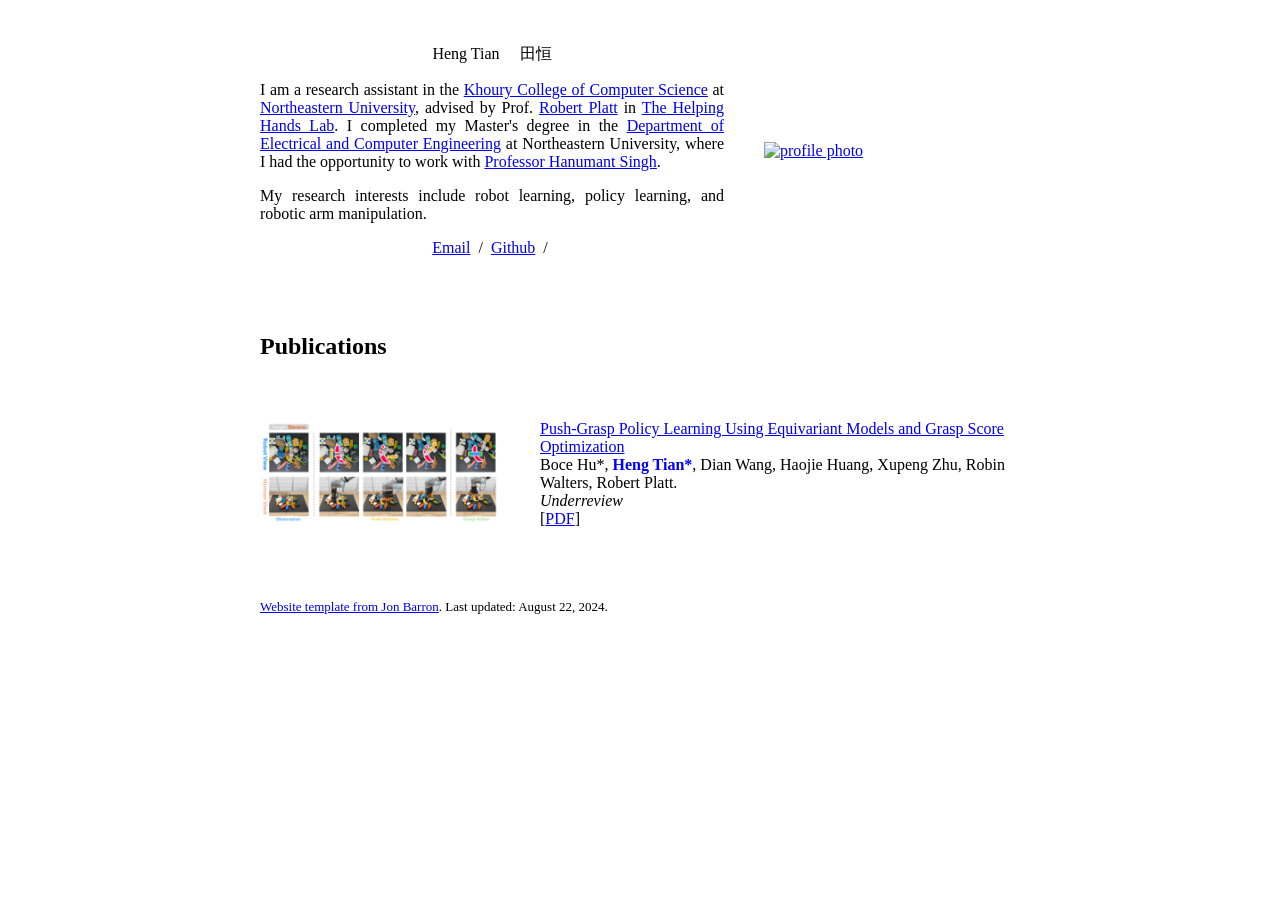
==== index.html @ 56e6868d "Update index.html" ====
<!DOCTYPE HTML>
<html lang="en"><head><meta http-equiv="Content-Type" content="text/html; charset=UTF-8">

  <title>Heng Tian</title>
  
  <meta name="author" content="Heng Tian">
  <meta name="viewport" content="width=device-width, initial-scale=1">
  
  <link rel="stylesheet" type="text/css" href="stylesheet.css">
  <link rel="icon" type="image/png" href="images/neu_logo.png">
</head>

<body>
  <table style="width:100%;max-width:800px;border:0px;border-spacing:0px;border-collapse:separate;margin-right:auto;margin-left:auto;"><tbody>
    <tr style="padding:0px">
      <td style="padding:0px">
        <table style="width:100%;border:0px;border-spacing:0px;border-collapse:separate;margin-right:auto;margin-left:auto;"><tbody>
          <tr style="padding:0px">
            <td style="padding:2.5%;width:63%;vertical-align:middle">
              <p class="name" style="text-align:center; text-justify:inter-ideograph;">
                Heng Tian &nbsp&nbsp&nbsp 田恒
              </p>
              <p style="text-align:justify; text-justify:inter-ideograph;">I am a research assistant in the <a href="https://www.khoury.northeastern.edu/people/boce-hu/">Khoury College of Computer Science</a> at <a href="https://www.northeastern.edu/">Northeastern University</a>, advised by Prof. <a href="https://www.khoury.northeastern.edu/people/robert-platt/">Robert Platt</a> in <a href="https://www2.ccs.neu.edu/research/helpinghands/">The Helping Hands Lab</a>.
                I completed my Master's degree in the <a href="https://ece.northeastern.edu/">Department of Electrical and Computer Engineering</a> at Northeastern University, where I had the opportunity to work with <a href="https://coe.northeastern.edu/people/singh-hanumant/">Professor Hanumant Singh</a>.
              <p style="text-align:justify; text-justify:inter-ideograph;"> My research interests include robot learning, policy learning, and robotic arm manipulation.
              </p>
              
              <p style="text-align:center">
                <a href="mailto: tian,hen@northeastern.edu">Email</a> &nbsp/&nbsp
                <a href="https://github.com/heng-t">Github</a> &nbsp/&nbsp
              </p>
            </td>
            <td style="padding:2.5%;width:40%;max-width:40%">
              <a href="images/avatar.png"><img style="width:100%;max-width:100%" alt="profile photo" src="images/avatar.png" class="hoverZoomLink"></a>
            </td>
          </tr>
        </tbody></table>
        <!-- <table style="width:100%;border:0px;border-spacing:0px;border-collapse:separate;margin-right:auto;margin-left:auto;"><tbody>
            <tr>
            <td style="padding:20px;width:100%;vertical-align:middle">
              <h2>News</h2>
              <ul style="list-style-type:disc">
               <li>Sep 2024: <a href="https://arxiv.org/pdf/2407.03531">OrbitGrasp</a> has been accepted by <a  href="https://www.corl.org/">CoRL</a>.</li>
               <li>Sep 2023: I officially started my Ph.D. study at Northeastern University.</li> 
              
              </ul>
            </td>
          </tr>
        </tbody></table> -->

        <table style="width:100%;border:0px;border-spacing:0px;border-collapse:separate;margin-right:auto;margin-left:auto;"><tbody>
          <tr>
          <td style="padding:20px;width:100%;vertical-align:middle">
            <h2>Publications</h2>
          </td>
        </tr>
      </tbody></table>
        <table style="width:100%;border:0px;border-spacing:0px;border-collapse:separate;margin-right:auto;margin-left:auto;"><tbody></tbody>

          <tr>
            <td style="padding:20px;width:25%;vertical-align:middle">
              
              <img src='images/push_grasp.png', width="240">
            </td>
            <td style="padding:20px;width:75%;vertical-align:middle">
              <a href="https://arxiv.org/abs/2504.03053">
                <papertitle>Push-Grasp Policy Learning Using Equivariant Models and Grasp Score Optimization</papertitle>
              </a>
              <br>
              Boce Hu*, <strong><font color="blue">Heng Tian*</font></strong>, Dian Wang, Haojie Huang, Xupeng Zhu, Robin Walters, Robert Platt.
              <br>
              <em>
                Underreview
              </em>
              <br>
                [<a href="https://arxiv.org/abs/2504.03053">PDF</a>]
              <br> 
<!--               * indicate equal contribution. -->
            </td>
          </tr>
<!-- 
          <tr>
            <td style="padding:20px;width:25%;vertical-align:middle">
            
              <img src='images/acr.png', width="200">
            </td>
            <td style="padding:20px;width:75%;vertical-align:middle">
              <a href="https://arxiv.org/abs/2210.05130">
                <papertitle>ACRNet: Attention Cube Regression Network for Multi-view 3D Human Pose Estimation in the Postural Star-sitting Test</papertitle>
              </a>
              <br>
                <strong><font color="blue">Boce Hu</font></strong>, Chenfei Zhu, Xupeng Ai, Sunil Agrawal.
              <br>
              <em>
                Collection of the Robotics in Healthcare in Scientific Reports, 2023
              </em>
              <br>
              [<a href="https://arxiv.org/abs/2210.05130">arXiv</a>]
              [<a href="https://github.com/BoceHu/ACRNet">Code</a>]
            </td>
          </tr> -->

        <!-- <tr>
          <td style="padding:20px;width:25%;vertical-align:middle">
            
            <img src='images/SARN_pipeline.png', width="240">
          </td>
          <td style="padding:20px;width:75%;vertical-align:middle">
            <a href="https://www.mdpi.com/2306-5354/10/2/126">
              <papertitle>SARN: Shifted Attention Regression Network for 3D Hand Pose Estimation</papertitle>
            </a>
            <br>
            Chenfei Zhu, <strong><font color="blue">Boce Hu</font></strong>, Jiawei Chen, Xupeng Ai, Sunil Agrawal.
            <br>
            <em>
              Bioengineering, 2023
            </em>
            <br>
              [<a href="data/sarn.pdf">PDF</a>]
          </td>
        </tr> -->

        <!-- <tr>
          <td style="padding:20px;width:25%;vertical-align:middle">
            
            <img src='images/bounding.png', width="240">
          </td>
          <td style="padding:20px;width:75%;vertical-align:middle">
            <a href="https://ieeexplore.ieee.org/stamp/stamp.jsp?arnumber=9944704">
              <papertitle>A Deep-Learning Based Real-Time Prediction of Seated Postural Limits and Its Application in Trunk Rehabilitation</papertitle>
            </a>
            <br>
            Xupeng Ai, Victor Santamaria, Jiawei Chen, <strong><font color="blue">Boce Hu</font></strong>, Chenfei Zhu, Sunil Agrawal.
            <br>
            <em>
              IEEE Transactions on Neural Systems and Rehabilitation Engineering (TNSRE), 2022
            </em>
            <br>
              [<a href="https://ieeexplore.ieee.org/stamp/stamp.jsp?arnumber=9944704">PDF</a>]
          </td>
        </tr> -->


        <!-- <table style="width:100%;border:0px;border-spacing:0px;border-collapse:separate;margin-right:auto;margin-left:auto;"><tbody>
          <tr>
            <td style="padding:20px;width:100%;vertical-align:middle;">
              <h2>Service</h2>
              <ul style="list-style-type:disc;">
                <li>Reviewer: CoRL 2024</li>
            </ul>
            </td>
          </tr>
        </tbody></table> -->

        <!-- <table style="width:100%;border:0px;border-spacing:0px;border-collapse:separate;margin-right:auto;margin-left:auto;"><tbody>
          <tr>
            <td style="padding:20px;width:100%;vertical-align:middle;">
              <h2>Teaching</h2>
              <ul style="list-style-type:disc;">
                <li style="margin-bottom: 15px;">Fall 2024:
                    <strong>CS5180</strong> - Reinforcement Learning.<br>
                    <i>Teaching Assistant. Northeastern University</i>
                </li> 
                <li style="margin-bottom: 15px;">Spring 2023:
                    <strong>MECE6614</strong> - Advanced Kinematics, Dynamics, and Control in Robotics.<br>
                    <i>Course Assistant. Columbia University</i>
                </li> 
                <li style="margin-bottom: 15px;">Fall 2022:
                    <strong>MECE4520</strong> - Data Science for Mechanical Systems.<br>
                    <i>Course Assistant. Columbia University</i>
                </li>
            </ul>
            
            
            </td>
          </tr>
        </tbody></table> -->

        <table style="width:100%;border:0px;border-spacing:0px;border-collapse:separate;margin-right:auto;margin-left:auto;"><tbody>
          <tr>
            <td style="padding:20px;width:25%;vertical-align:middle">
              <br>
              <p style="text-align:left;font-size:small;">
              <a href="https://github.com/jonbarron/website">Website template from Jon Barron</a>. Last updated: August 22, 2024.
              </p>
            </td>
          </tr>
        </tbody></table>

      </td>
    </tr>
  </table>
</body>

</html>
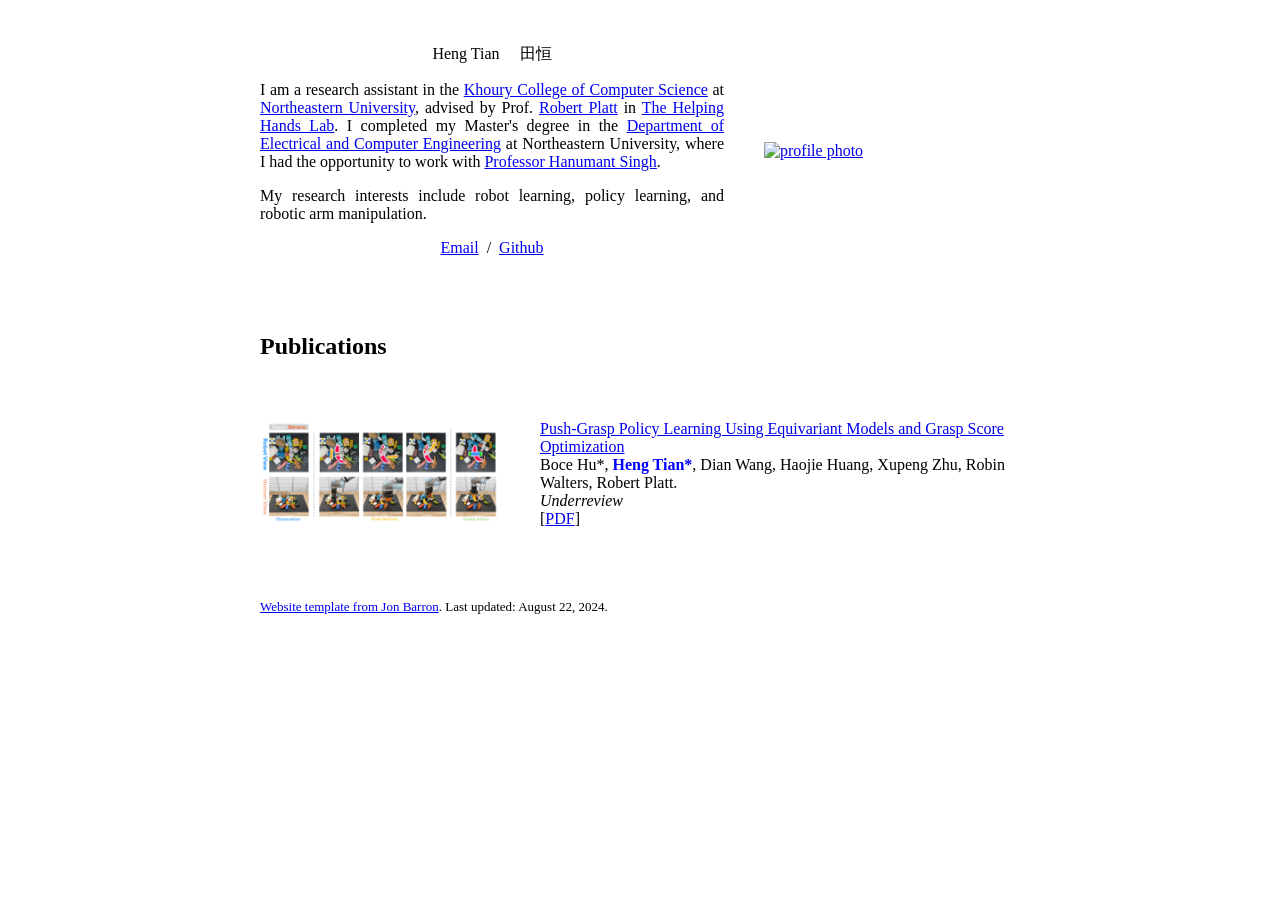
==== commit 01dbe3de: "Update index.html" ====
--- a/index.html
+++ b/index.html
@@ -27,7 +27,7 @@
               
               <p style="text-align:center">
                 <a href="mailto: tian,hen@northeastern.edu">Email</a> &nbsp/&nbsp
-                <a href="https://github.com/heng-t">Github</a> &nbsp/&nbsp
+                <a href="https://github.com/heng-t">Github</a>
               </p>
             </td>
             <td style="padding:2.5%;width:40%;max-width:40%">
@@ -73,7 +73,7 @@
                 Underreview
               </em>
               <br>
-                [<a href="https://arxiv.org/abs/2504.03053">PDF</a>]
+                [<a href="https://arxiv.org/pdf/2504.03053">PDF</a>]
               <br> 
 <!--               * indicate equal contribution. -->
             </td>
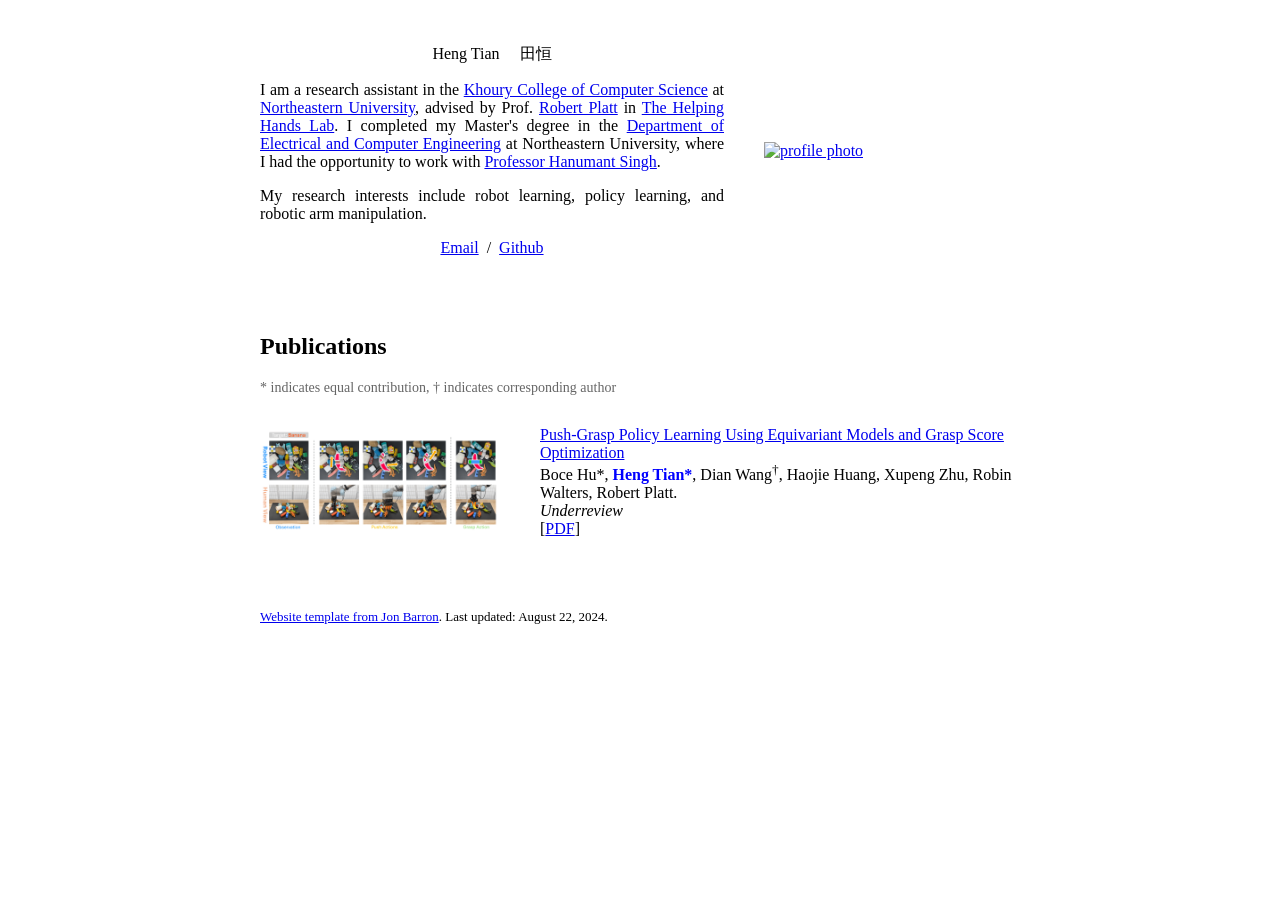
==== commit 72f76ace: "Update index.html" ====
--- a/index.html
+++ b/index.html
@@ -52,6 +52,7 @@
           <tr>
           <td style="padding:20px;width:100%;vertical-align:middle">
             <h2>Publications</h2>
+            <p style="font-size: 14px; color: #666; margin-top: 0px; margin-bottom: -10px;">* indicates equal contribution, † indicates corresponding author</p>
           </td>
         </tr>
       </tbody></table>
@@ -67,7 +68,7 @@
                 <papertitle>Push-Grasp Policy Learning Using Equivariant Models and Grasp Score Optimization</papertitle>
               </a>
               <br>
-              Boce Hu*, <strong><font color="blue">Heng Tian*</font></strong>, Dian Wang, Haojie Huang, Xupeng Zhu, Robin Walters, Robert Platt.
+              Boce Hu*, <strong><font color="blue">Heng Tian*</font></strong>, Dian Wang<sup>†</sup>, Haojie Huang, Xupeng Zhu, Robin Walters, Robert Platt.
               <br>
               <em>
                 Underreview
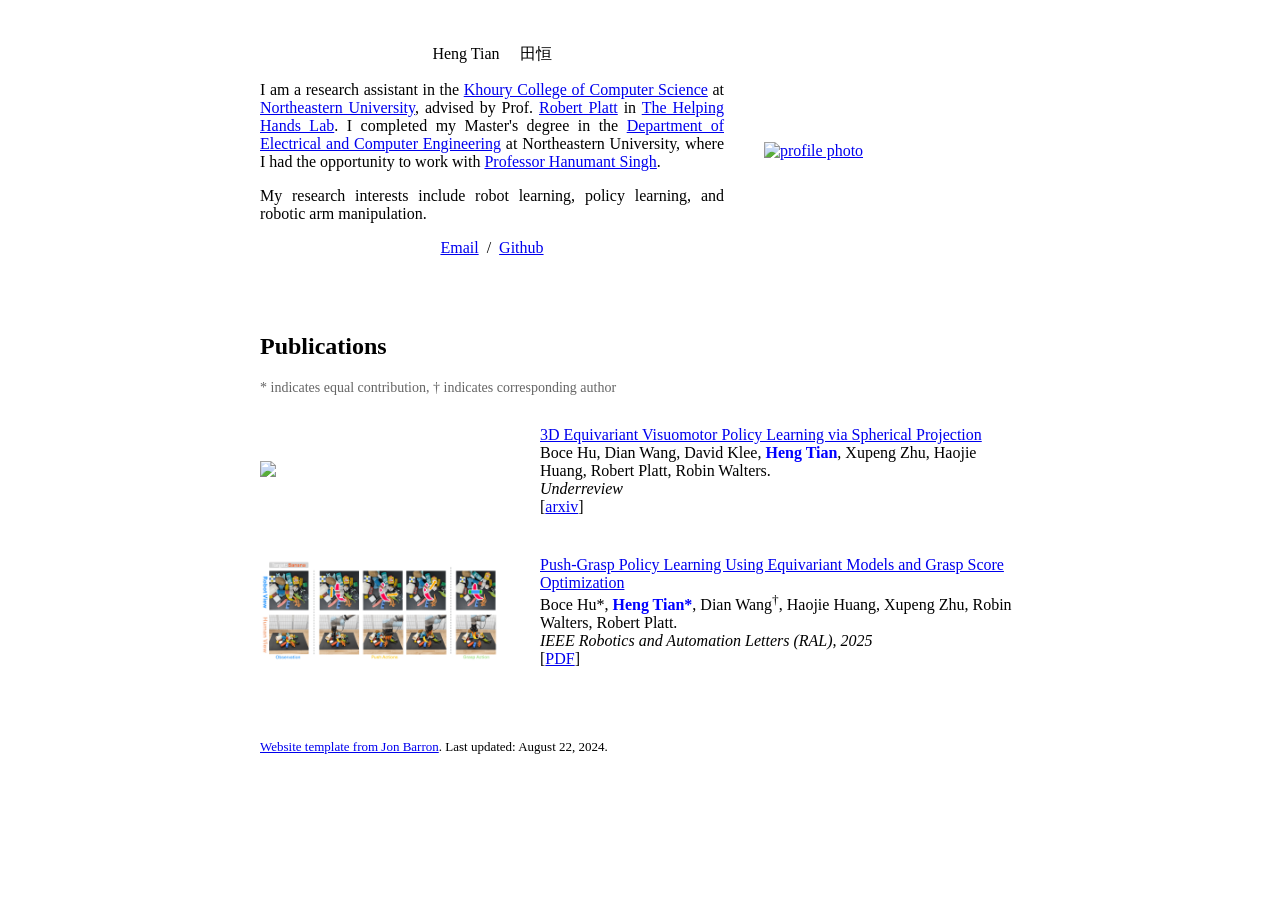
==== commit 7530c282: "Update index.html" ====
--- a/index.html
+++ b/index.html
@@ -60,6 +60,27 @@
 
           <tr>
             <td style="padding:20px;width:25%;vertical-align:middle">
+
+              <img src='images/ego_diff.gif'  width="260">
+            </td>
+            <td style="padding:20px;width:75%;vertical-align:middle">
+               <a href="https://arxiv.org/abs/2505.16969">
+                <papertitle>3D Equivariant Visuomotor Policy Learning via Spherical Projection</papertitle>
+              </a>
+              <br>
+               Boce Hu, Dian Wang, David Klee, <strong><font color="blue">Heng Tian</font></strong>, Xupeng Zhu, Haojie Huang, Robert Platt, Robin Walters.
+              <br>
+              <em>
+                Underreview
+              </em>
+              <br>
+                [<a href="https://arxiv.org/abs/2505.16969">arxiv</a>]
+              <br>
+
+            </td>
+          </tr>
+          <tr>
+            <td style="padding:20px;width:25%;vertical-align:middle">
               
               <img src='images/push_grasp.png', width="240">
             </td>
@@ -71,7 +92,7 @@
               Boce Hu*, <strong><font color="blue">Heng Tian*</font></strong>, Dian Wang<sup>†</sup>, Haojie Huang, Xupeng Zhu, Robin Walters, Robert Platt.
               <br>
               <em>
-                Underreview
+                IEEE Robotics and Automation Letters (RAL), 2025
               </em>
               <br>
                 [<a href="https://arxiv.org/pdf/2504.03053">PDF</a>]
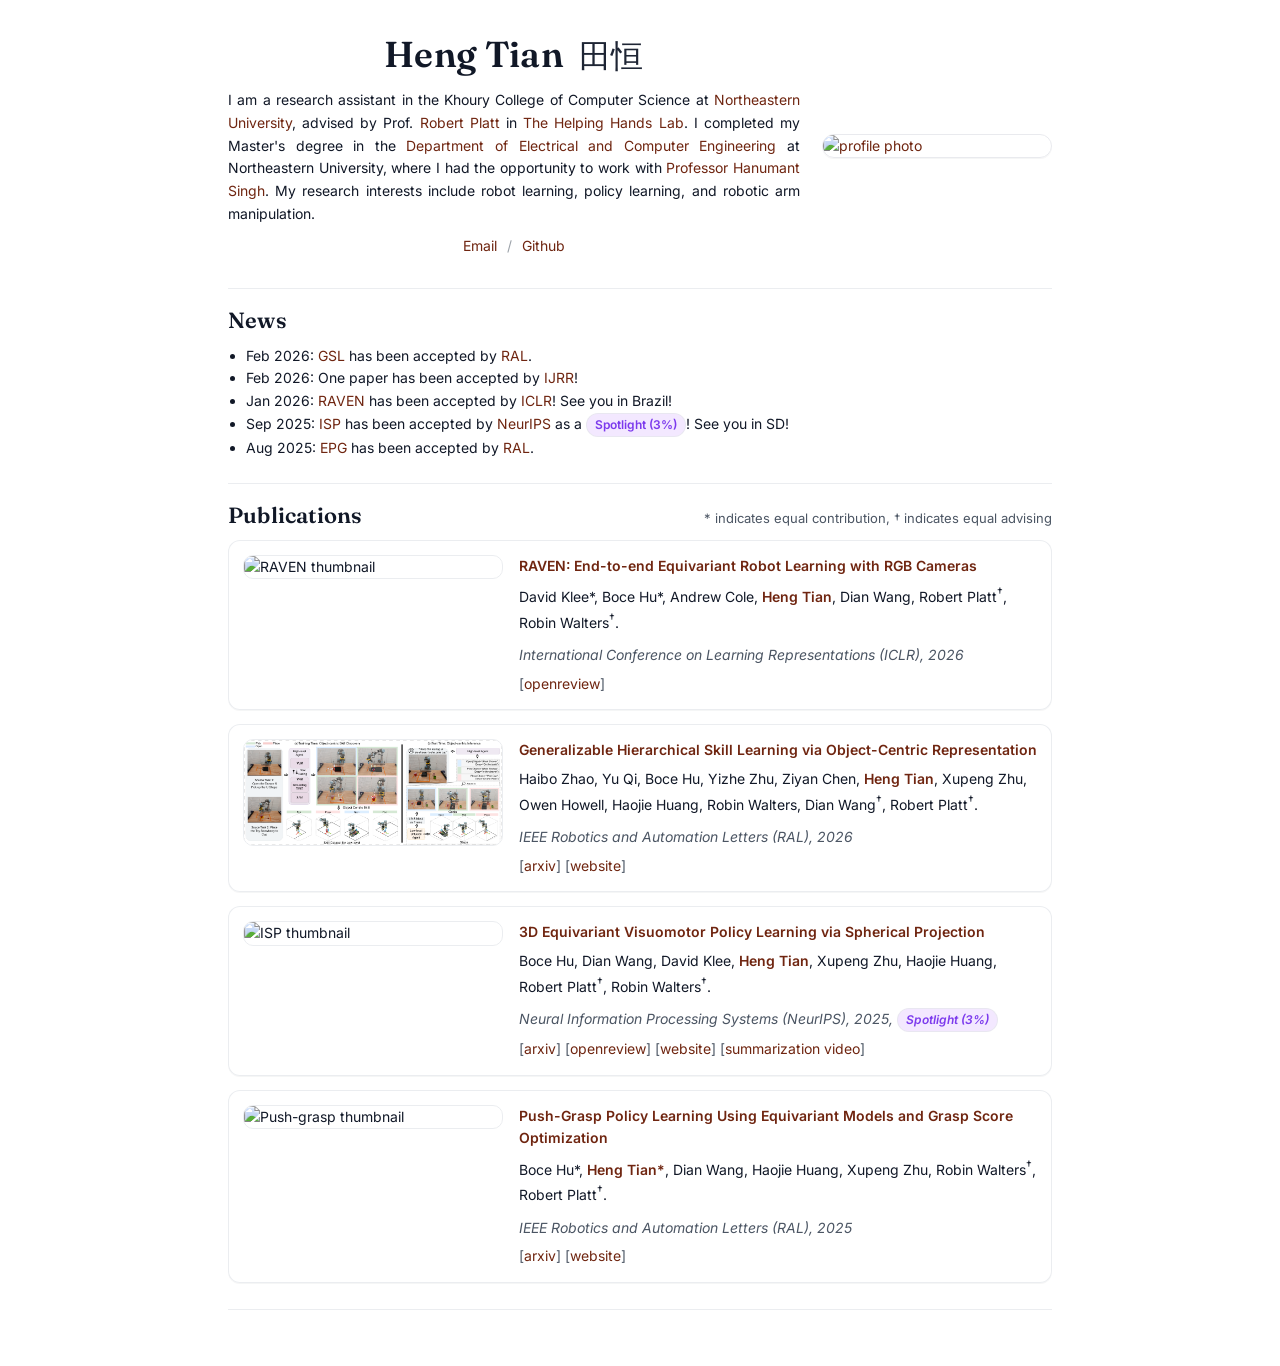
==== commit f63f222f: "update" ====
--- a/index.html
+++ b/index.html
@@ -1,217 +1,207 @@
-<!DOCTYPE HTML>
-<html lang="en"><head><meta http-equiv="Content-Type" content="text/html; charset=UTF-8">
-
+<!DOCTYPE html>
+<html lang="en">
+
+<head>
+  <meta charset="UTF-8" />
   <title>Heng Tian</title>
-  
-  <meta name="author" content="Heng Tian">
-  <meta name="viewport" content="width=device-width, initial-scale=1">
-  
-  <link rel="stylesheet" type="text/css" href="stylesheet.css">
-  <link rel="icon" type="image/png" href="images/neu_logo.png">
+  <meta name="author" content="Heng Tian" />
+  <meta name="viewport" content="width=device-width, initial-scale=1" />
+
+  <link rel="icon" type="image/png" href="images/neu_logo.png" />
+  <link rel="stylesheet" href="stylesheet.css" />
+  <script defer src="news-toggle.js"></script>
+
+  <!-- Fonts -->
+  <link rel="preconnect" href="https://fonts.googleapis.com">
+  <link rel="preconnect" href="https://fonts.gstatic.com" crossorigin>
+  <link
+    href="https://fonts.googleapis.com/css2?family=Inter:wght@400;500;600&family=Fraunces:opsz,wght@9..144,500;9..144,600&display=swap"
+    rel="stylesheet">
 </head>
 
 <body>
-  <table style="width:100%;max-width:800px;border:0px;border-spacing:0px;border-collapse:separate;margin-right:auto;margin-left:auto;"><tbody>
-    <tr style="padding:0px">
-      <td style="padding:0px">
-        <table style="width:100%;border:0px;border-spacing:0px;border-collapse:separate;margin-right:auto;margin-left:auto;"><tbody>
-          <tr style="padding:0px">
-            <td style="padding:2.5%;width:63%;vertical-align:middle">
-              <p class="name" style="text-align:center; text-justify:inter-ideograph;">
-                Heng Tian &nbsp&nbsp&nbsp 田恒
-              </p>
-              <p style="text-align:justify; text-justify:inter-ideograph;">I am a research assistant in the <a href="https://www.khoury.northeastern.edu/people/boce-hu/">Khoury College of Computer Science</a> at <a href="https://www.northeastern.edu/">Northeastern University</a>, advised by Prof. <a href="https://www.khoury.northeastern.edu/people/robert-platt/">Robert Platt</a> in <a href="https://www2.ccs.neu.edu/research/helpinghands/">The Helping Hands Lab</a>.
-                I completed my Master's degree in the <a href="https://ece.northeastern.edu/">Department of Electrical and Computer Engineering</a> at Northeastern University, where I had the opportunity to work with <a href="https://coe.northeastern.edu/people/singh-hanumant/">Professor Hanumant Singh</a>.
-              <p style="text-align:justify; text-justify:inter-ideograph;"> My research interests include robot learning, policy learning, and robotic arm manipulation.
-              </p>
-              
-              <p style="text-align:center">
-                <a href="mailto: tian,hen@northeastern.edu">Email</a> &nbsp/&nbsp
-                <a href="https://github.com/heng-t">Github</a>
-              </p>
-            </td>
-            <td style="padding:2.5%;width:40%;max-width:40%">
-              <a href="images/avatar.png"><img style="width:100%;max-width:100%" alt="profile photo" src="images/avatar.png" class="hoverZoomLink"></a>
-            </td>
-          </tr>
-        </tbody></table>
-        <!-- <table style="width:100%;border:0px;border-spacing:0px;border-collapse:separate;margin-right:auto;margin-left:auto;"><tbody>
-            <tr>
-            <td style="padding:20px;width:100%;vertical-align:middle">
-              <h2>News</h2>
-              <ul style="list-style-type:disc">
-               <li>Sep 2024: <a href="https://arxiv.org/pdf/2407.03531">OrbitGrasp</a> has been accepted by <a  href="https://www.corl.org/">CoRL</a>.</li>
-               <li>Sep 2023: I officially started my Ph.D. study at Northeastern University.</li> 
-              
-              </ul>
-            </td>
-          </tr>
-        </tbody></table> -->
-
-        <table style="width:100%;border:0px;border-spacing:0px;border-collapse:separate;margin-right:auto;margin-left:auto;"><tbody>
-          <tr>
-          <td style="padding:20px;width:100%;vertical-align:middle">
-            <h2>Publications</h2>
-            <p style="font-size: 14px; color: #666; margin-top: 0px; margin-bottom: -10px;">* indicates equal contribution, † indicates corresponding author</p>
-          </td>
-        </tr>
-      </tbody></table>
-        <table style="width:100%;border:0px;border-spacing:0px;border-collapse:separate;margin-right:auto;margin-left:auto;"><tbody></tbody>
-
-          <tr>
-            <td style="padding:20px;width:25%;vertical-align:middle">
-
-              <img src='images/ego_diff.gif'  width="260">
-            </td>
-            <td style="padding:20px;width:75%;vertical-align:middle">
-               <a href="https://arxiv.org/abs/2505.16969">
-                <papertitle>3D Equivariant Visuomotor Policy Learning via Spherical Projection</papertitle>
-              </a>
-              <br>
-               Boce Hu, Dian Wang, David Klee, <strong><font color="blue">Heng Tian</font></strong>, Xupeng Zhu, Haojie Huang, Robert Platt, Robin Walters.
-              <br>
-              <em>
-                Underreview
-              </em>
-              <br>
-                [<a href="https://arxiv.org/abs/2505.16969">arxiv</a>]
-              <br>
-
-            </td>
-          </tr>
-          <tr>
-            <td style="padding:20px;width:25%;vertical-align:middle">
-              
-              <img src='images/push_grasp.png', width="240">
-            </td>
-            <td style="padding:20px;width:75%;vertical-align:middle">
-              <a href="https://arxiv.org/abs/2504.03053">
-                <papertitle>Push-Grasp Policy Learning Using Equivariant Models and Grasp Score Optimization</papertitle>
-              </a>
-              <br>
-              Boce Hu*, <strong><font color="blue">Heng Tian*</font></strong>, Dian Wang<sup>†</sup>, Haojie Huang, Xupeng Zhu, Robin Walters, Robert Platt.
-              <br>
-              <em>
-                IEEE Robotics and Automation Letters (RAL), 2025
-              </em>
-              <br>
-                [<a href="https://arxiv.org/pdf/2504.03053">PDF</a>]
-              <br> 
-<!--               * indicate equal contribution. -->
-            </td>
-          </tr>
-<!-- 
-          <tr>
-            <td style="padding:20px;width:25%;vertical-align:middle">
-            
-              <img src='images/acr.png', width="200">
-            </td>
-            <td style="padding:20px;width:75%;vertical-align:middle">
-              <a href="https://arxiv.org/abs/2210.05130">
-                <papertitle>ACRNet: Attention Cube Regression Network for Multi-view 3D Human Pose Estimation in the Postural Star-sitting Test</papertitle>
-              </a>
-              <br>
-                <strong><font color="blue">Boce Hu</font></strong>, Chenfei Zhu, Xupeng Ai, Sunil Agrawal.
-              <br>
-              <em>
-                Collection of the Robotics in Healthcare in Scientific Reports, 2023
-              </em>
-              <br>
-              [<a href="https://arxiv.org/abs/2210.05130">arXiv</a>]
-              [<a href="https://github.com/BoceHu/ACRNet">Code</a>]
-            </td>
-          </tr> -->
-
-        <!-- <tr>
-          <td style="padding:20px;width:25%;vertical-align:middle">
-            
-            <img src='images/SARN_pipeline.png', width="240">
-          </td>
-          <td style="padding:20px;width:75%;vertical-align:middle">
-            <a href="https://www.mdpi.com/2306-5354/10/2/126">
-              <papertitle>SARN: Shifted Attention Regression Network for 3D Hand Pose Estimation</papertitle>
-            </a>
-            <br>
-            Chenfei Zhu, <strong><font color="blue">Boce Hu</font></strong>, Jiawei Chen, Xupeng Ai, Sunil Agrawal.
-            <br>
-            <em>
-              Bioengineering, 2023
-            </em>
-            <br>
-              [<a href="data/sarn.pdf">PDF</a>]
-          </td>
-        </tr> -->
-
-        <!-- <tr>
-          <td style="padding:20px;width:25%;vertical-align:middle">
-            
-            <img src='images/bounding.png', width="240">
-          </td>
-          <td style="padding:20px;width:75%;vertical-align:middle">
-            <a href="https://ieeexplore.ieee.org/stamp/stamp.jsp?arnumber=9944704">
-              <papertitle>A Deep-Learning Based Real-Time Prediction of Seated Postural Limits and Its Application in Trunk Rehabilitation</papertitle>
-            </a>
-            <br>
-            Xupeng Ai, Victor Santamaria, Jiawei Chen, <strong><font color="blue">Boce Hu</font></strong>, Chenfei Zhu, Sunil Agrawal.
-            <br>
-            <em>
-              IEEE Transactions on Neural Systems and Rehabilitation Engineering (TNSRE), 2022
-            </em>
-            <br>
-              [<a href="https://ieeexplore.ieee.org/stamp/stamp.jsp?arnumber=9944704">PDF</a>]
-          </td>
-        </tr> -->
-
-
-        <!-- <table style="width:100%;border:0px;border-spacing:0px;border-collapse:separate;margin-right:auto;margin-left:auto;"><tbody>
-          <tr>
-            <td style="padding:20px;width:100%;vertical-align:middle;">
-              <h2>Service</h2>
-              <ul style="list-style-type:disc;">
-                <li>Reviewer: CoRL 2024</li>
-            </ul>
-            </td>
-          </tr>
-        </tbody></table> -->
-
-        <!-- <table style="width:100%;border:0px;border-spacing:0px;border-collapse:separate;margin-right:auto;margin-left:auto;"><tbody>
-          <tr>
-            <td style="padding:20px;width:100%;vertical-align:middle;">
-              <h2>Teaching</h2>
-              <ul style="list-style-type:disc;">
-                <li style="margin-bottom: 15px;">Fall 2024:
-                    <strong>CS5180</strong> - Reinforcement Learning.<br>
-                    <i>Teaching Assistant. Northeastern University</i>
-                </li> 
-                <li style="margin-bottom: 15px;">Spring 2023:
-                    <strong>MECE6614</strong> - Advanced Kinematics, Dynamics, and Control in Robotics.<br>
-                    <i>Course Assistant. Columbia University</i>
-                </li> 
-                <li style="margin-bottom: 15px;">Fall 2022:
-                    <strong>MECE4520</strong> - Data Science for Mechanical Systems.<br>
-                    <i>Course Assistant. Columbia University</i>
-                </li>
-            </ul>
-            
-            
-            </td>
-          </tr>
-        </tbody></table> -->
-
-        <table style="width:100%;border:0px;border-spacing:0px;border-collapse:separate;margin-right:auto;margin-left:auto;"><tbody>
-          <tr>
-            <td style="padding:20px;width:25%;vertical-align:middle">
-              <br>
-              <p style="text-align:left;font-size:small;">
-              <a href="https://github.com/jonbarron/website">Website template from Jon Barron</a>. Last updated: August 22, 2024.
-              </p>
-            </td>
-          </tr>
-        </tbody></table>
-
-      </td>
-    </tr>
-  </table>
+  <main class="page">
+    <!-- Header -->
+    <header class="header">
+      <div class="header-text">
+        <h1 class="name">Heng Tian <span class="name-cn">田恒</span></h1>
+
+        <p class="bio">
+          I am a research assistant in the Khoury College of Computer Science</a> at <a href="https://www.northeastern.edu/">Northeastern University</a>, advised by Prof. <a href="https://www.khoury.northeastern.edu/people/robert-platt/">Robert Platt</a> in <a href="https://www2.ccs.neu.edu/research/helpinghands/">The Helping Hands Lab</a>.
+          I completed my Master's degree in the <a href="https://ece.northeastern.edu/">Department of Electrical and Computer Engineering</a> at Northeastern University, where I had the opportunity to work with <a href="https://coe.northeastern.edu/people/singh-hanumant/">Professor Hanumant Singh</a>.
+          My research interests include robot learning, policy learning, and robotic arm manipulation.
+        </p>
+
+        <nav class="links">
+          <a href="mailto: tian.hen@northeastern.edu">Email</a>
+          <span class="sep">/</span>
+          <a href="https://github.com/heng-t">Github</a>
+        </nav>
+      </div>
+
+      <a class="avatar" href="images/avatar.png" aria-label="Profile photo">
+        <img src="images/avatar.png" alt="profile photo" />
+      </a>
+    </header>
+
+    <!-- News -->
+    <section class="section">
+      <h2>News</h2>
+      <ul id="news-list" class="news-list">
+        <li>Feb 2026: <a href="https://arxiv.org/pdf/2510.21121">GSL</a> has been accepted by <a
+            href="https://www.ieee-ras.org/publications/ra-l">RAL</a>.</li>
+        <li>Feb 2026: One paper has been accepted by <a href="https://journals.sagepub.com/home/IJR">IJRR</a>!</li>
+        <li>Jan 2026: <a href="https://bocehu.github.io">RAVEN</a> has been accepted by <a
+            href="https://iclr.cc/">ICLR</a>!
+          See you in Brazil!</li>
+        <li>Sep 2025: <a href="https://arxiv.org/abs/2505.16969">ISP</a> has been accepted by <a
+            href="https://neurips.cc/">NeurIPS</a> as a <span class="badge badge-hot">Spotlight (3%)</span>! See you in
+          SD!</li>
+        <li>Aug 2025: <a href="https://arxiv.org/abs/2504.03053">EPG</a> has been accepted by <a
+            href="https://www.ieee-ras.org/publications/ra-l">RAL</a>.</li>
+      </ul>
+    </section>
+
+    <!-- Publications -->
+    <section class="section">
+      <div class="section-head">
+        <h2>Publications</h2>
+        <p class="note">* indicates equal contribution, † indicates equal advising</p>
+      </div>
+
+      <div class="pub-list">
+
+        <article class="pub">
+          <div class="pub-media">
+            <img src="images/raven.gif" alt="RAVEN thumbnail" />
+          </div>
+          <div class="pub-body">
+            <a href="https://bocehu.github.io" class="pub-title">
+              <papertitle>RAVEN: End-to-end Equivariant Robot Learning with RGB Cameras</papertitle>
+            </a>
+            <div class="pub-authors">
+              David Klee*, Boce Hu*, Andrew Cole, <span class="me">Heng Tian</span>, Dian Wang, Robert
+              Platt<sup>†</sup>,
+              Robin Walters<sup>†</sup>.
+            </div>
+            <div class="pub-venue">International Conference on Learning Representations (ICLR), 2026</div>
+            <div class="pub-links">
+              [<a href="https://openreview.net/forum?id=z8BN7KyaPl">openreview</a>]
+            </div>
+          </div>
+        </article>
+
+        <article class="pub">
+          <div class="pub-media">
+            <img src="images/haibo_gsl.png" alt="GSL thumbnail" />
+          </div>
+          <div class="pub-body">
+            <a href="https://arxiv.org/pdf/2510.21121" class="pub-title">
+              <papertitle>Generalizable Hierarchical Skill Learning via Object-Centric Representation</papertitle>
+            </a>
+            <div class="pub-authors">
+              Haibo Zhao, Yu Qi, Boce Hu, Yizhe Zhu, Ziyan Chen, <span class="me">Heng Tian</span>, Xupeng Zhu, Owen
+              Howell,
+              Haojie Huang, Robin Walters, Dian Wang<sup>†</sup>, Robert Platt<sup>†</sup>.
+            </div>
+            <div class="pub-venue">IEEE Robotics and Automation Letters (RAL), 2026</div>
+            <div class="pub-links">
+              [<a href="https://arxiv.org/abs/2510.21121">arxiv</a>]
+              [<a href="https://codemasterzhao.github.io/GSL/">website</a>]
+            </div>
+          </div>
+        </article>
+
+        <article class="pub">
+          <div class="pub-media">
+            <img src="images/coffee_making.gif" alt="ISP thumbnail" />
+          </div>
+          <div class="pub-body">
+            <a href="https://arxiv.org/pdf/2505.16969" class="pub-title">
+              <papertitle>3D Equivariant Visuomotor Policy Learning via Spherical Projection</papertitle>
+            </a>
+            <div class="pub-authors">
+              Boce Hu, Dian Wang, David Klee, <span class="me">Heng Tian</span>, Xupeng Zhu, Haojie Huang, Robert
+              Platt<sup>†</sup>,
+              Robin Walters<sup>†</sup>.
+            </div>
+            <div class="pub-venue">Neural Information Processing Systems (NeurIPS), 2025, <span class="badge badge-hot">Spotlight (3%)</span></div>
+            <div class="pub-links">
+              [<a href="https://arxiv.org/abs/2505.16969">arxiv</a>]
+              [<a href="https://openreview.net/forum?id=kXJd4JxF34">openreview</a>]
+              [<a href="https://isp-3d.github.io/">website</a>]
+              [<a href="https://youtu.be/b1aAnbDHQh0">summarization video</a>]
+            </div>
+          </div>
+        </article>
+
+        <article class="pub">
+          <div class="pub-media">
+            <img src="images/push_grasp.gif" alt="Push-grasp thumbnail" />
+          </div>
+          <div class="pub-body">
+            <a href="https://arxiv.org/pdf/2504.03053" class="pub-title">
+              <papertitle>Push-Grasp Policy Learning Using Equivariant Models and Grasp Score Optimization</papertitle>
+            </a>
+            <div class="pub-authors">
+              Boce Hu*, <span class="me">Heng Tian*</span>, Dian Wang, Haojie Huang, Xupeng Zhu, Robin
+              Walters<sup>†</sup>,
+              Robert Platt<sup>†</sup>.
+            </div>
+            <div class="pub-venue">IEEE Robotics and Automation Letters (RAL), 2025</div>
+            <div class="pub-links">
+              [<a href="https://arxiv.org/abs/2504.03053">arxiv</a>]
+              [<a href="https://equipushgrasp.github.io/">website</a>]
+            </div>
+          </div>
+        </article>
+
+      </div>
+    </section>
+
+    <!-- Service -->
+    <!-- <section class="section">
+      <h2>Service</h2>
+      <ul class="simple-list">
+        <li>Reviewer: CoRL, ICRA, IROS, ICLR, ICML, RAL</li>
+      </ul>
+    </section> -->
+
+    <!-- Teaching -->
+    <!-- <section class="section">
+      <h2>Teaching</h2>
+      <ul class="simple-list">
+        <li>
+          <strong>Fall 2024:</strong> <strong>CS5180</strong> - Reinforcement Learning.<br />
+          <span class="muted"><em>Teaching Assistant. Northeastern University</em></span>
+        </li>
+        <li>
+          <strong>Spring 2023:</strong> <strong>MECE6614</strong> - Advanced Kinematics, Dynamics, and Control in
+          Robotics.<br />
+          <span class="muted"><em>Course Assistant. Columbia University</em></span>
+        </li>
+        <li>
+          <strong>Fall 2022:</strong> <strong>MECE4520</strong> - Data Science for Mechanical Systems.<br />
+          <span class="muted"><em>Course Assistant. Columbia University</em></span>
+        </li>
+      </ul>
+    </section> -->
+
+  <footer class="footer">
+
+  </footer>
+  </main>
+  <!-- <table style="width:100%; border:0; margin:0 auto;">
+    <tbody>
+      <tr>
+        <td style="display:none;">
+          <script id="clustrmaps"
+            src="//clustrmaps.com/map_v2.js?d=3P2p5t7UTfhkfjD11XeHC_tGy0re9q5YxsaGcXfmqzE&cl=ffffff&w=a">
+            </script>
+        </td>
+      </tr>
+    </tbody>
+  </table> -->
 </body>
 
-</html>
+</html>
--- a/stylesheet.css
+++ b/stylesheet.css
@@ -0,0 +1,369 @@
+
+:root {
+  --font-body: 'Inter', system-ui, -apple-system, BlinkMacSystemFont, 'Segoe UI', sans-serif;
+  --font-heading: 'Fraunces', Georgia, serif;
+
+  --text-size: 14px;
+  --leading: 1.62;
+
+  --primary: #6f2510;
+  --primary-hover: #3f1306;
+
+  --text-main: #111827;
+  --text-muted: #4b5563;
+
+  --border: #e5e7eb;
+  --bg: #ffffff;
+
+  --highlight: #fdf2ef;
+
+  --radius: 12px;
+  --shadow: 0 1px 0 rgba(17, 24, 39, 0.04);
+}
+
+@media (prefers-color-scheme: dark) {
+  :root {
+    --text-main: #f3f4f6;
+    --text-muted: #cbd5e1;
+    --border: #334155;
+    --bg: #0b1220;
+    --highlight: rgba(240, 146, 40, 0.18);
+    --shadow: 0 1px 0 rgba(255, 255, 255, 0.06);
+  }
+}
+
+*,
+*::before,
+*::after {
+  box-sizing: border-box;
+}
+
+html {
+  text-rendering: optimizeLegibility;
+  -webkit-font-smoothing: antialiased;
+  -moz-osx-font-smoothing: grayscale;
+}
+
+body {
+  margin: 0;
+  background: var(--bg);
+  color: var(--text-main);
+  font-family: var(--font-body);
+  font-size: var(--text-size);
+  line-height: var(--leading);
+}
+
+.page {
+  max-width: 860px;
+  margin: 0 auto;
+  padding: 28px 18px 42px;
+}
+
+a {
+  color: var(--primary);
+  text-decoration: none;
+  transition: color 180ms ease, opacity 180ms ease;
+}
+
+a:hover,
+a:focus-visible {
+  color: var(--primary-hover);
+}
+
+a:hover {
+  text-decoration: underline;
+  text-decoration-thickness: 1px;
+  text-underline-offset: 2px;
+}
+
+a:focus-visible {
+  outline: 2px solid color-mix(in srgb, var(--primary-hover) 65%, transparent);
+  outline-offset: 2px;
+  border-radius: 4px;
+}
+
+.header {
+  display: flex;
+  gap: 22px;
+  align-items: center;
+  justify-content: space-between;
+  padding: 6px 0 8px;
+}
+
+.header-text {
+  flex: 1 1 auto;
+  min-width: 0;
+}
+
+.name {
+  margin: 0;
+  font-family: var(--font-heading);
+  font-size: 36px;
+  font-weight: 600;
+  letter-spacing: 0.3px;
+  line-height: 1.15;
+  text-align: center;
+}
+
+.name-cn {
+  font-weight: 500;
+  font-size: 32px;
+  margin-left: 8px;
+  color: color-mix(in srgb, var(--text-main) 78%, var(--text-muted));
+}
+
+.bio {
+  margin: 14px 0 10px;
+  color: var(--text-main);
+  text-align: justify;
+}
+
+.links {
+  display: flex;
+  justify-content: center;
+  flex-wrap: wrap;
+  gap: 10px;
+  margin-top: 6px;
+  color: var(--text-muted);
+}
+
+.sep {
+  color: color-mix(in srgb, var(--text-muted) 55%, transparent);
+}
+
+.avatar {
+  flex: 0 0 auto;
+  width: 230px;
+  max-width: 42vw;
+  border-radius: var(--radius);
+  overflow: hidden;
+  box-shadow: var(--shadow);
+  border: 1px solid color-mix(in srgb, var(--border) 85%, transparent);
+}
+
+.avatar img {
+  display: block;
+  width: 100%;
+  height: auto;
+}
+
+@media (max-width: 760px) {
+  .header {
+    flex-direction: column-reverse;
+    align-items: stretch;
+  }
+
+  .name {
+    text-align: center;
+  }
+
+  .avatar {
+    width: min(260px, 70vw);
+    margin: 0 auto;
+  }
+}
+
+.section {
+  margin-top: 22px;
+  padding-top: 18px;
+  border-top: 1px solid color-mix(in srgb, var(--border) 75%, transparent);
+}
+
+h2 {
+  margin: 0 0 10px 0;
+  font-family: var(--font-heading);
+  font-weight: 600;
+  font-size: 22px;
+  line-height: 1.25;
+  letter-spacing: 0.2px;
+}
+
+.section-head {
+  display: flex;
+  align-items: baseline;
+  justify-content: space-between;
+  gap: 16px;
+  flex-wrap: wrap;
+}
+
+.note {
+  margin: 0;
+  color: var(--text-muted);
+  font-size: 13px;
+}
+
+.news-list {
+  margin: 0;
+  padding-left: 18px;
+}
+
+#news-list {
+  position: relative;
+  overflow: hidden;
+  transition: max-height 250ms ease;
+  will-change: max-height;
+  padding-bottom: 2px;
+}
+
+#news-list[data-collapsed="true"]::after {
+  content: "";
+  position: absolute;
+  left: 0;
+  right: 0;
+  bottom: 0;
+  height: 44px;
+  pointer-events: none;
+  background: linear-gradient(to bottom,
+      color-mix(in srgb, var(--bg) 0%, transparent),
+      var(--bg));
+}
+
+.news-toggle {
+  display: inline-flex;
+  align-items: center;
+  gap: 6px;
+  margin-top: 10px;
+  padding: 6px 10px;
+  border-radius: 999px;
+  font-size: 13px;
+  font-weight: 600;
+  color: var(--primary);
+  border: 1px solid color-mix(in srgb, var(--primary) 35%, var(--border));
+  background: color-mix(in srgb, var(--primary) 6%, var(--bg));
+  transition: transform 150ms ease, color 180ms ease, border-color 180ms ease, background 180ms ease;
+  text-decoration: none !important;
+}
+
+.news-toggle:hover,
+.news-toggle:focus-visible {
+  color: var(--primary-hover);
+  border-color: color-mix(in srgb, var(--primary-hover) 40%, var(--border));
+  background: color-mix(in srgb, var(--primary-hover) 7%, var(--bg));
+  transform: translateY(-1px);
+}
+
+.pub-list {
+  display: flex;
+  flex-direction: column;
+  gap: 14px;
+}
+
+pubtitle,
+papertitle {
+  font-weight: 600;
+}
+
+.pub {
+  display: grid;
+  grid-template-columns: 260px 1fr;
+  gap: 16px;
+  padding: 14px;
+  border: 1px solid color-mix(in srgb, var(--border) 75%, transparent);
+  border-radius: var(--radius);
+  box-shadow: var(--shadow);
+  background: color-mix(in srgb, var(--bg) 92%, transparent);
+}
+
+.pub-media img {
+  width: 100%;
+  height: auto;
+  border-radius: 10px;
+  display: block;
+  border: 1px solid color-mix(in srgb, var(--border) 75%, transparent);
+}
+
+.pub-title {
+  display: inline-block;
+}
+
+.pub-authors {
+  margin-top: 6px;
+  color: var(--text-main);
+}
+
+.pub-venue {
+  margin-top: 10px;
+  font-style: italic;
+  color: var(--text-muted);
+}
+
+.pub-links {
+  margin-top: 6px;
+  color: var(--text-muted);
+}
+
+@media (max-width: 760px) {
+  .pub {
+    grid-template-columns: 1fr;
+  }
+
+  .pub-media {
+    max-width: 420px;
+  }
+}
+
+.me {
+  color: var(--primary);
+  font-weight: 600;
+}
+
+a:hover .me {
+  color: var(--primary-hover);
+}
+
+.badge {
+  display: inline-flex;
+  align-items: center;
+  padding: 2px 8px;
+  border-radius: 999px;
+  font-size: 12px;
+  font-weight: 600;
+  line-height: 1.5;
+  border: 1px solid color-mix(in srgb, var(--border) 70%, transparent);
+}
+
+.badge-hot {
+  color: #7c3aed;
+  background: #f3e8ff;
+  /* border: 1px solid #0284c7; */
+}
+.badge-hot:hover {
+  background: rgba(176, 46, 46, 0.16);
+  border-color: rgba(176, 46, 46, 0.5);
+}
+@media (prefers-color-scheme: dark) {
+  .badge-hot {
+    color: #7c3aed;
+    background: #f3e8ff;
+    /* border-color: #0284c7; */
+  }
+}
+
+.simple-list {
+  margin: 0;
+  padding-left: 18px;
+}
+
+.muted {
+  color: var(--text-muted);
+}
+
+.footer {
+  margin-top: 26px;
+  padding-top: 14px;
+  border-top: 1px solid color-mix(in srgb, var(--border) 75%, transparent);
+  color: var(--text-muted);
+  font-size: 13px;
+}
+
+@media (prefers-reduced-motion: reduce) {
+  * {
+    transition: none !important;
+  }
+}
+
+.visitor-map {
+  margin-top: 14px;
+  opacity: 0.7;
+  display: none;
+}
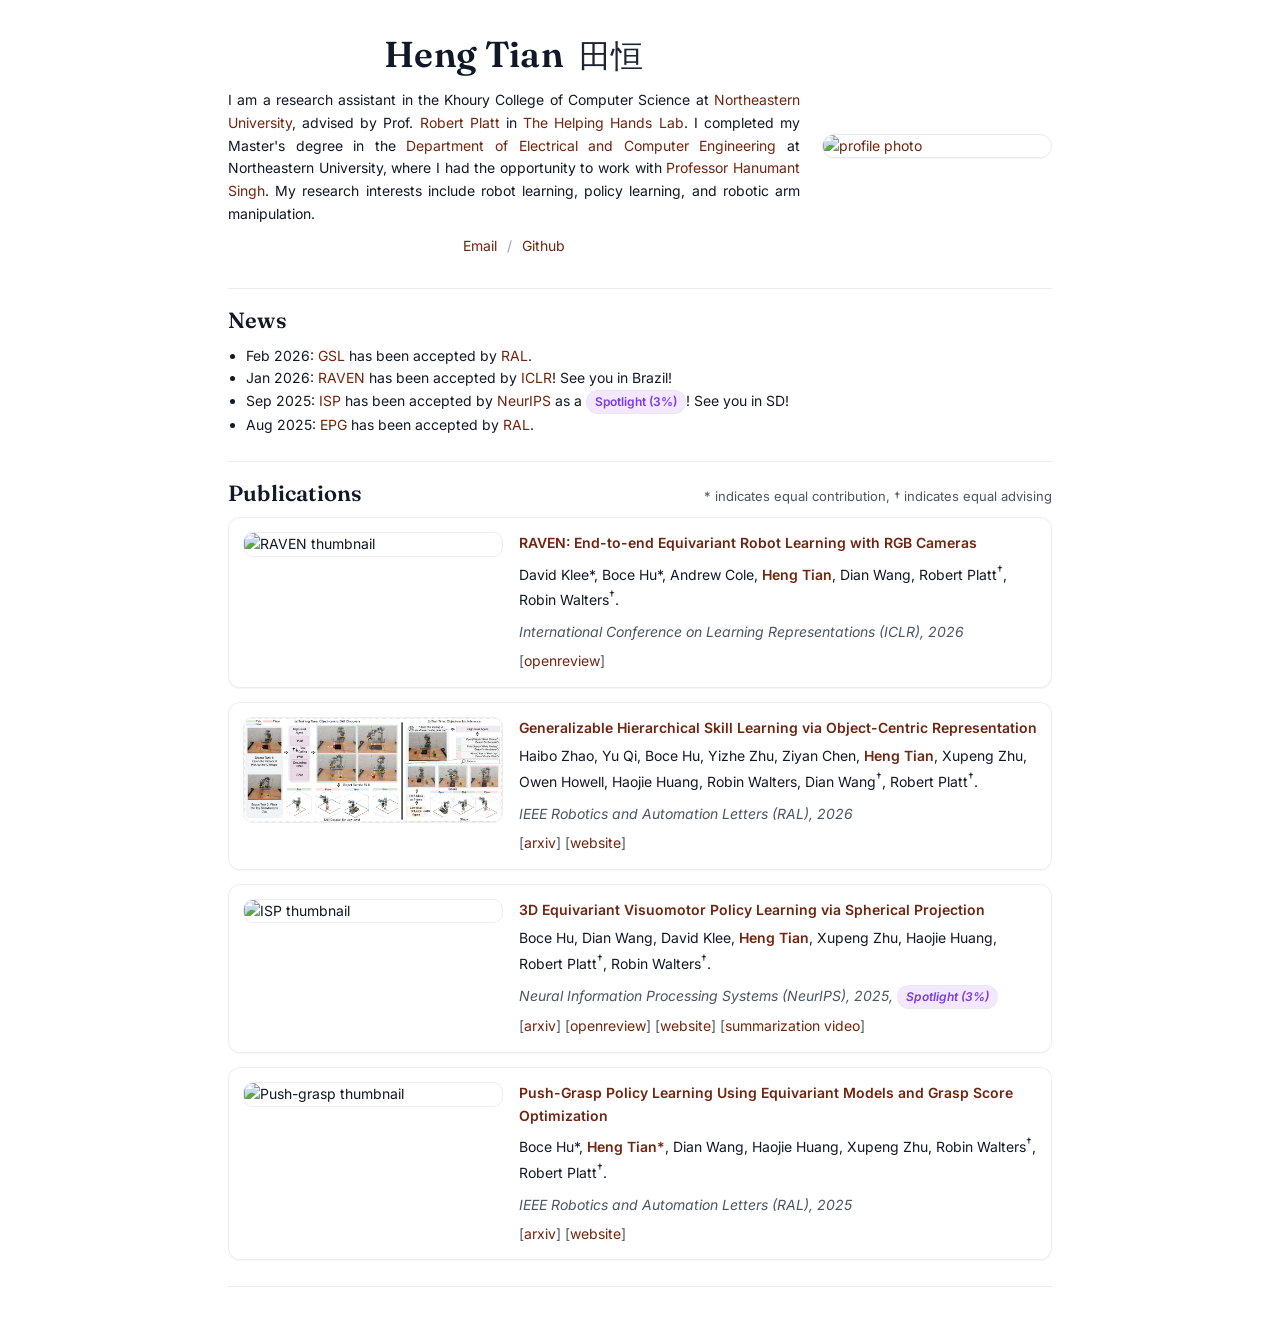
==== commit 88bfc363: "updatedd" ====
--- a/index.html
+++ b/index.html
@@ -50,7 +50,6 @@
       <ul id="news-list" class="news-list">
         <li>Feb 2026: <a href="https://arxiv.org/pdf/2510.21121">GSL</a> has been accepted by <a
             href="https://www.ieee-ras.org/publications/ra-l">RAL</a>.</li>
-        <li>Feb 2026: One paper has been accepted by <a href="https://journals.sagepub.com/home/IJR">IJRR</a>!</li>
         <li>Jan 2026: <a href="https://bocehu.github.io">RAVEN</a> has been accepted by <a
             href="https://iclr.cc/">ICLR</a>!
           See you in Brazil!</li>
